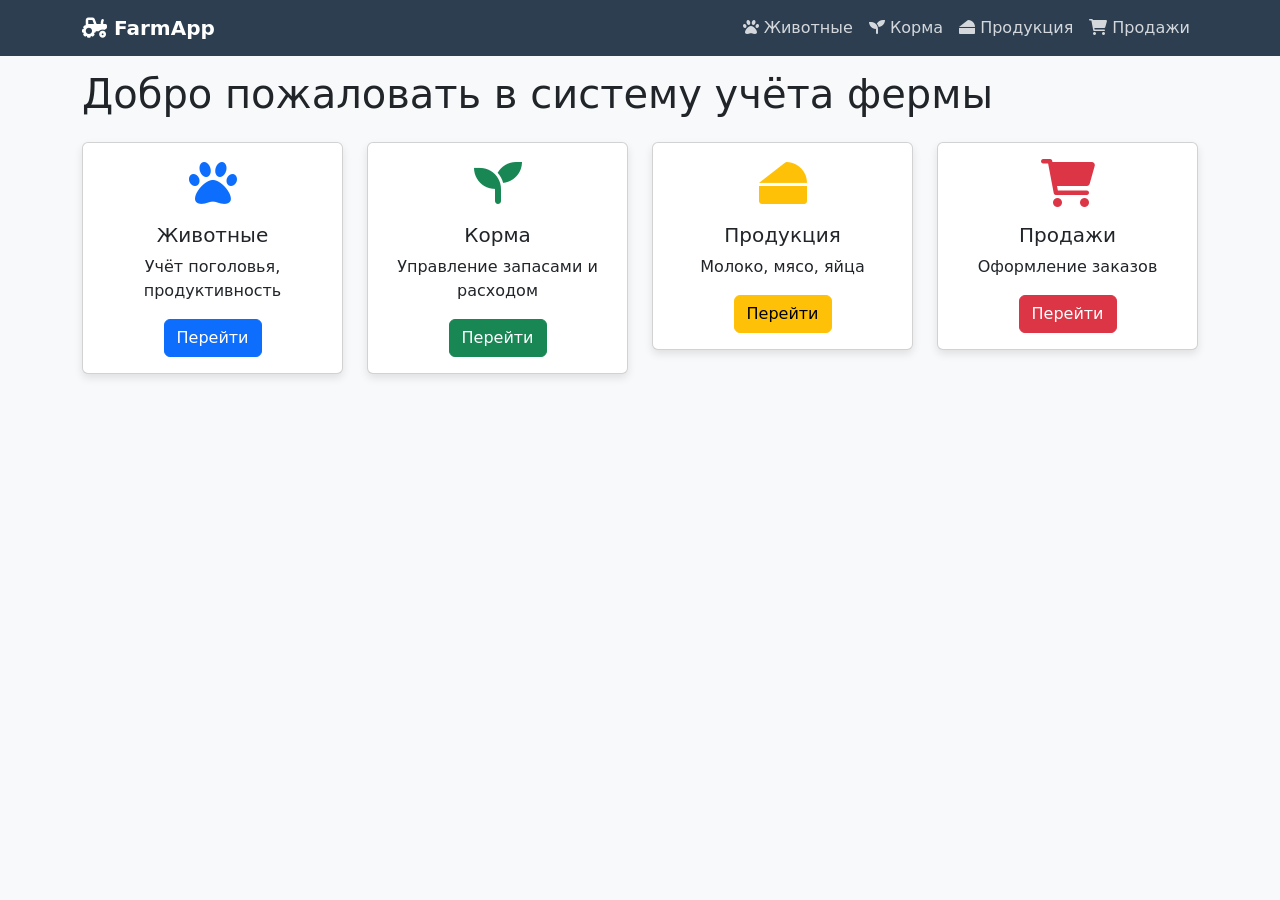
==== FarmApp/wwwroot/index.html @ 51c437aa "Добавьте файлы проекта." ====
﻿<!DOCTYPE html>
<html lang="ru">
 <!-- указываем язык для браузера -->
<head>
    <meta charset="UTF-8"> <!-- кодировка -->
    <meta name="viewport" content="width=device-width, initial-scale=1.0"> <!-- для адаптации на мобильных -->
    <title>Ферма Учёт</title> <!-- заголовок вкладки браузера -->
    <!-- Bootstrap CSS (стили) -->
    <link href="https://cdn.jsdelivr.net/npm/bootstrap@5.3.2/dist/css/bootstrap.min.css" rel="stylesheet">

    <!-- Font Awesome для иконок -->
    <link rel="stylesheet" href="https://cdnjs.cloudflare.com/ajax/libs/font-awesome/6.0.0-beta3/css/all.min.css">

    <!-- Наши собственные стили (пока немного) -->
    <style>
        body {
            padding-top: 70px; /* чтобы контент не прятался под фиксированную панель навигации */
            background-color: #f8f9fa; /* светло-серый фон */
        }

        .navbar {
            background-color: #2c3e50; /* тёмно-синий цвет для панели навигации */
        }

        .navbar-brand {
            color: white !important; /* белый текст для бренда */
            font-weight: bold;
        }

        .nav-link {
            color: rgba(255,255,255,0.8) !important; /* полупрозрачные белые ссылки */
        }

            .nav-link:hover {
                color: white !important; /* при наведении ярко-белый */
            }

        .card {
            box-shadow: 0 4px 8px rgba(0,0,0,0.1); /* тень для карточек */
            margin-bottom: 20px;
        }
    </style>
</head>
<body>
    <!-- Навигационная панель (будет на всех страницах) -->
    <nav class="navbar navbar-expand-lg fixed-top">
        <div class="container">
            <!-- логотип с иконкой трактора -->
            <a class="navbar-brand" href="/index.html"><i class="fas fa-tractor"></i> FarmApp</a>
            <!-- меню справа -->
            <div class="collapse navbar-collapse">
                <ul class="navbar-nav ms-auto">
                    <li class="nav-item"><a class="nav-link" href="/pages/animals.html"><i class="fas fa-paw"></i> Животные</a></li>
                    <li class="nav-item"><a class="nav-link" href="/pages/feeds.html"><i class="fas fa-seedling"></i> Корма</a></li>
                    <li class="nav-item"><a class="nav-link" href="/pages/products.html"><i class="fas fa-cheese"></i> Продукция</a></li>
                    <li class="nav-item"><a class="nav-link" href="/pages/sales.html"><i class="fas fa-shopping-cart"></i> Продажи</a></li>
                </ul>
            </div>
        </div>
    </nav>

    <!-- Основной контейнер с контентом -->
    <div class="container">
        <h1 class="mb-4">Добро пожаловать в систему учёта фермы</h1>
        <!-- Сетка из 4 карточек -->
        <div class="row">
            <div class="col-md-3">
                <!-- на средних экранах каждая карточка занимает 3 колонки из 12 -->
                <div class="card text-center">
                    <div class="card-body">
                        <i class="fas fa-paw fa-3x mb-3 text-primary"></i> <!-- иконка животного, увеличенная в 3 раза -->
                        <h5 class="card-title">Животные</h5>
                        <p class="card-text">Учёт поголовья, продуктивность</p>
                        <a href="/pages/animals.html" class="btn btn-primary">Перейти</a>
                    </div>
                </div>
            </div>
            <div class="col-md-3">
                <div class="card text-center">
                    <div class="card-body">
                        <i class="fas fa-seedling fa-3x mb-3 text-success"></i>
                        <h5 class="card-title">Корма</h5>
                        <p class="card-text">Управление запасами и расходом</p>
                        <a href="/pages/feeds.html" class="btn btn-success">Перейти</a>
                    </div>
                </div>
            </div>
            <div class="col-md-3">
                <div class="card text-center">
                    <div class="card-body">
                        <i class="fas fa-cheese fa-3x mb-3 text-warning"></i>
                        <h5 class="card-title">Продукция</h5>
                        <p class="card-text">Молоко, мясо, яйца</p>
                        <a href="/pages/products.html" class="btn btn-warning">Перейти</a>
                    </div>
                </div>
            </div>
            <div class="col-md-3">
                <div class="card text-center">
                    <div class="card-body">
                        <i class="fas fa-shopping-cart fa-3x mb-3 text-danger"></i>
                        <h5 class="card-title">Продажи</h5>
                        <p class="card-text">Оформление заказов</p>
                        <a href="/pages/sales.html" class="btn btn-danger">Перейти</a>
                    </div>
                </div>
            </div>
        </div>
    </div>

    <!-- Bootstrap JS (необходим для работы некоторых компонентов, например, сворачивающегося меню) -->
    <script src="https://cdn.jsdelivr.net/npm/bootstrap@5.3.2/dist/js/bootstrap.bundle.min.js"></script>
</body>
</html>
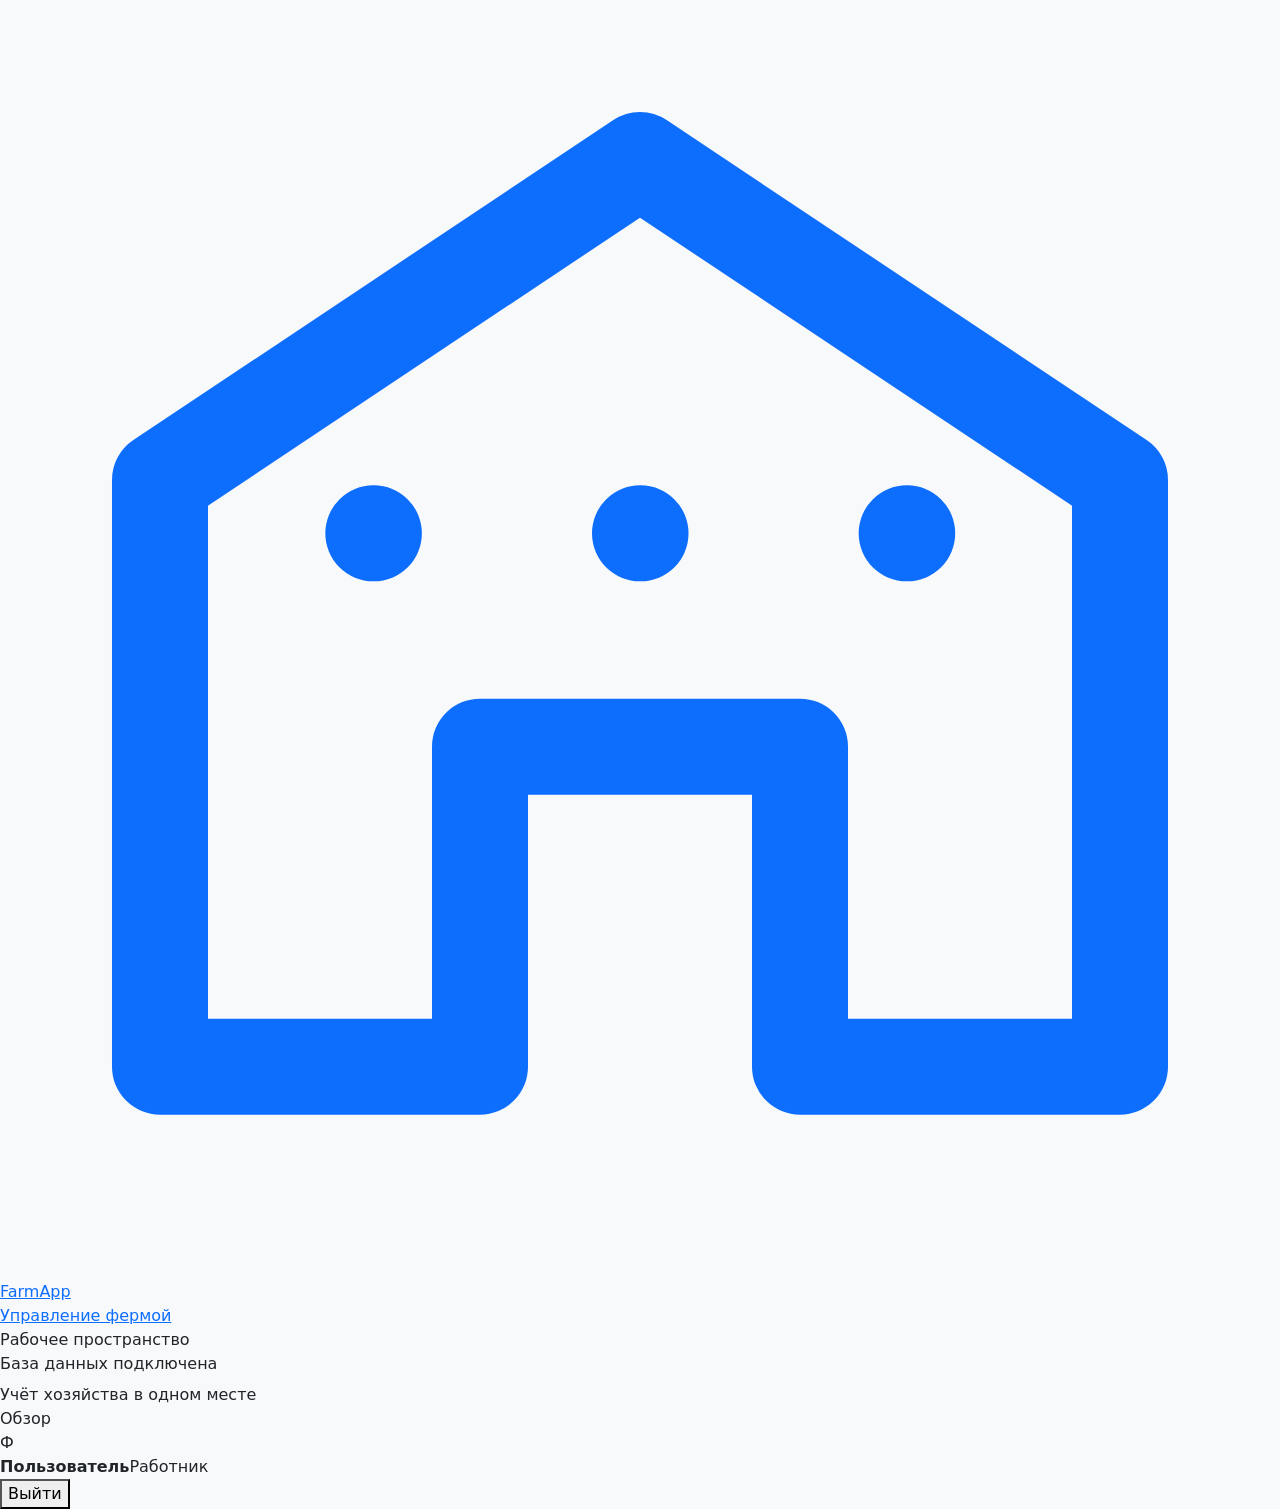
==== commit e436da62: "новая версия" ====
--- a/FarmApp/wwwroot/index.html
+++ b/FarmApp/wwwroot/index.html
@@ -40,75 +40,29 @@
             margin-bottom: 20px;
         }
     </style>
+    <link rel="stylesheet" href="/css/app.css">
+    <link rel="stylesheet" href="/css/theme.css?v=20261113-2">
+    <link rel="stylesheet" href="/css/auth.css?v=1">
 </head>
-<body>
-    <!-- Навигационная панель (будет на всех страницах) -->
-    <nav class="navbar navbar-expand-lg fixed-top">
-        <div class="container">
-            <!-- логотип с иконкой трактора -->
-            <a class="navbar-brand" href="/index.html"><i class="fas fa-tractor"></i> FarmApp</a>
-            <!-- меню справа -->
-            <div class="collapse navbar-collapse">
-                <ul class="navbar-nav ms-auto">
-                    <li class="nav-item"><a class="nav-link" href="/pages/animals.html"><i class="fas fa-paw"></i> Животные</a></li>
-                    <li class="nav-item"><a class="nav-link" href="/pages/feeds.html"><i class="fas fa-seedling"></i> Корма</a></li>
-                    <li class="nav-item"><a class="nav-link" href="/pages/products.html"><i class="fas fa-cheese"></i> Продукция</a></li>
-                    <li class="nav-item"><a class="nav-link" href="/pages/sales.html"><i class="fas fa-shopping-cart"></i> Продажи</a></li>
-                </ul>
-            </div>
-        </div>
-    </nav>
-
-    <!-- Основной контейнер с контентом -->
-    <div class="container">
-        <h1 class="mb-4">Добро пожаловать в систему учёта фермы</h1>
-        <!-- Сетка из 4 карточек -->
-        <div class="row">
-            <div class="col-md-3">
-                <!-- на средних экранах каждая карточка занимает 3 колонки из 12 -->
-                <div class="card text-center">
-                    <div class="card-body">
-                        <i class="fas fa-paw fa-3x mb-3 text-primary"></i> <!-- иконка животного, увеличенная в 3 раза -->
-                        <h5 class="card-title">Животные</h5>
-                        <p class="card-text">Учёт поголовья, продуктивность</p>
-                        <a href="/pages/animals.html" class="btn btn-primary">Перейти</a>
-                    </div>
-                </div>
-            </div>
-            <div class="col-md-3">
-                <div class="card text-center">
-                    <div class="card-body">
-                        <i class="fas fa-seedling fa-3x mb-3 text-success"></i>
-                        <h5 class="card-title">Корма</h5>
-                        <p class="card-text">Управление запасами и расходом</p>
-                        <a href="/pages/feeds.html" class="btn btn-success">Перейти</a>
-                    </div>
-                </div>
-            </div>
-            <div class="col-md-3">
-                <div class="card text-center">
-                    <div class="card-body">
-                        <i class="fas fa-cheese fa-3x mb-3 text-warning"></i>
-                        <h5 class="card-title">Продукция</h5>
-                        <p class="card-text">Молоко, мясо, яйца</p>
-                        <a href="/pages/products.html" class="btn btn-warning">Перейти</a>
-                    </div>
-                </div>
-            </div>
-            <div class="col-md-3">
-                <div class="card text-center">
-                    <div class="card-body">
-                        <i class="fas fa-shopping-cart fa-3x mb-3 text-danger"></i>
-                        <h5 class="card-title">Продажи</h5>
-                        <p class="card-text">Оформление заказов</p>
-                        <a href="/pages/sales.html" class="btn btn-danger">Перейти</a>
-                    </div>
-                </div>
-            </div>
-        </div>
+<body style="padding-top:0">
+    <div class="shell">
+        <aside class="sidebar">
+            <a class="brand" href="/">
+                <span class="brand-mark"><svg viewBox="0 0 24 24" fill="none" stroke="currentColor" stroke-width="1.8" stroke-linecap="round" stroke-linejoin="round"><path d="M3 20V9l9-6 9 6v11h-6v-6H9v6H3Z"/><path d="M7 10h.01M12 10h.01M17 10h.01"/></svg></span>
+                <span><span class="brand-name">FarmApp</span><span class="brand-caption" style="display:block">Управление фермой</span></span>
+            </a>
+            <div class="nav-label">Рабочее пространство</div>
+            <nav class="nav-list" id="navigation" aria-label="Разделы приложения"></nav>
+            <div class="sidebar-bottom"><div class="db-status"><span class="status-dot"></span>База данных подключена</div><div style="margin-top:7px">Учёт хозяйства в одном месте</div></div>
+        </aside>
+        <main class="main">
+            <header class="topbar"><div><div class="topbar-kicker" id="topbarTitle">Обзор</div><div class="today" id="todayLabel"></div></div><div class="topbar-user"><div class="user-badge" id="userBadge" aria-label="Профиль пользователя">Ф</div><div class="user-identity"><strong id="userLabel">Пользователь</strong><span id="roleLabel">Работник</span></div><button class="button button-plain logout-button" id="logoutButton" type="button">Выйти</button></div></header>
+            <div class="content" id="content" aria-live="polite"></div>
+        </main>
     </div>
-
-    <!-- Bootstrap JS (необходим для работы некоторых компонентов, например, сворачивающегося меню) -->
-    <script src="https://cdn.jsdelivr.net/npm/bootstrap@5.3.2/dist/js/bootstrap.bundle.min.js"></script>
+    <div id="authHost"></div>
+    <dialog id="formDialog" aria-label="Форма записи"></dialog>
+    <div class="toast-stack" id="toastStack" aria-live="polite"></div>
+    <script src="/js/app.js?v=auth1" defer></script>
 </body>
 </html>
